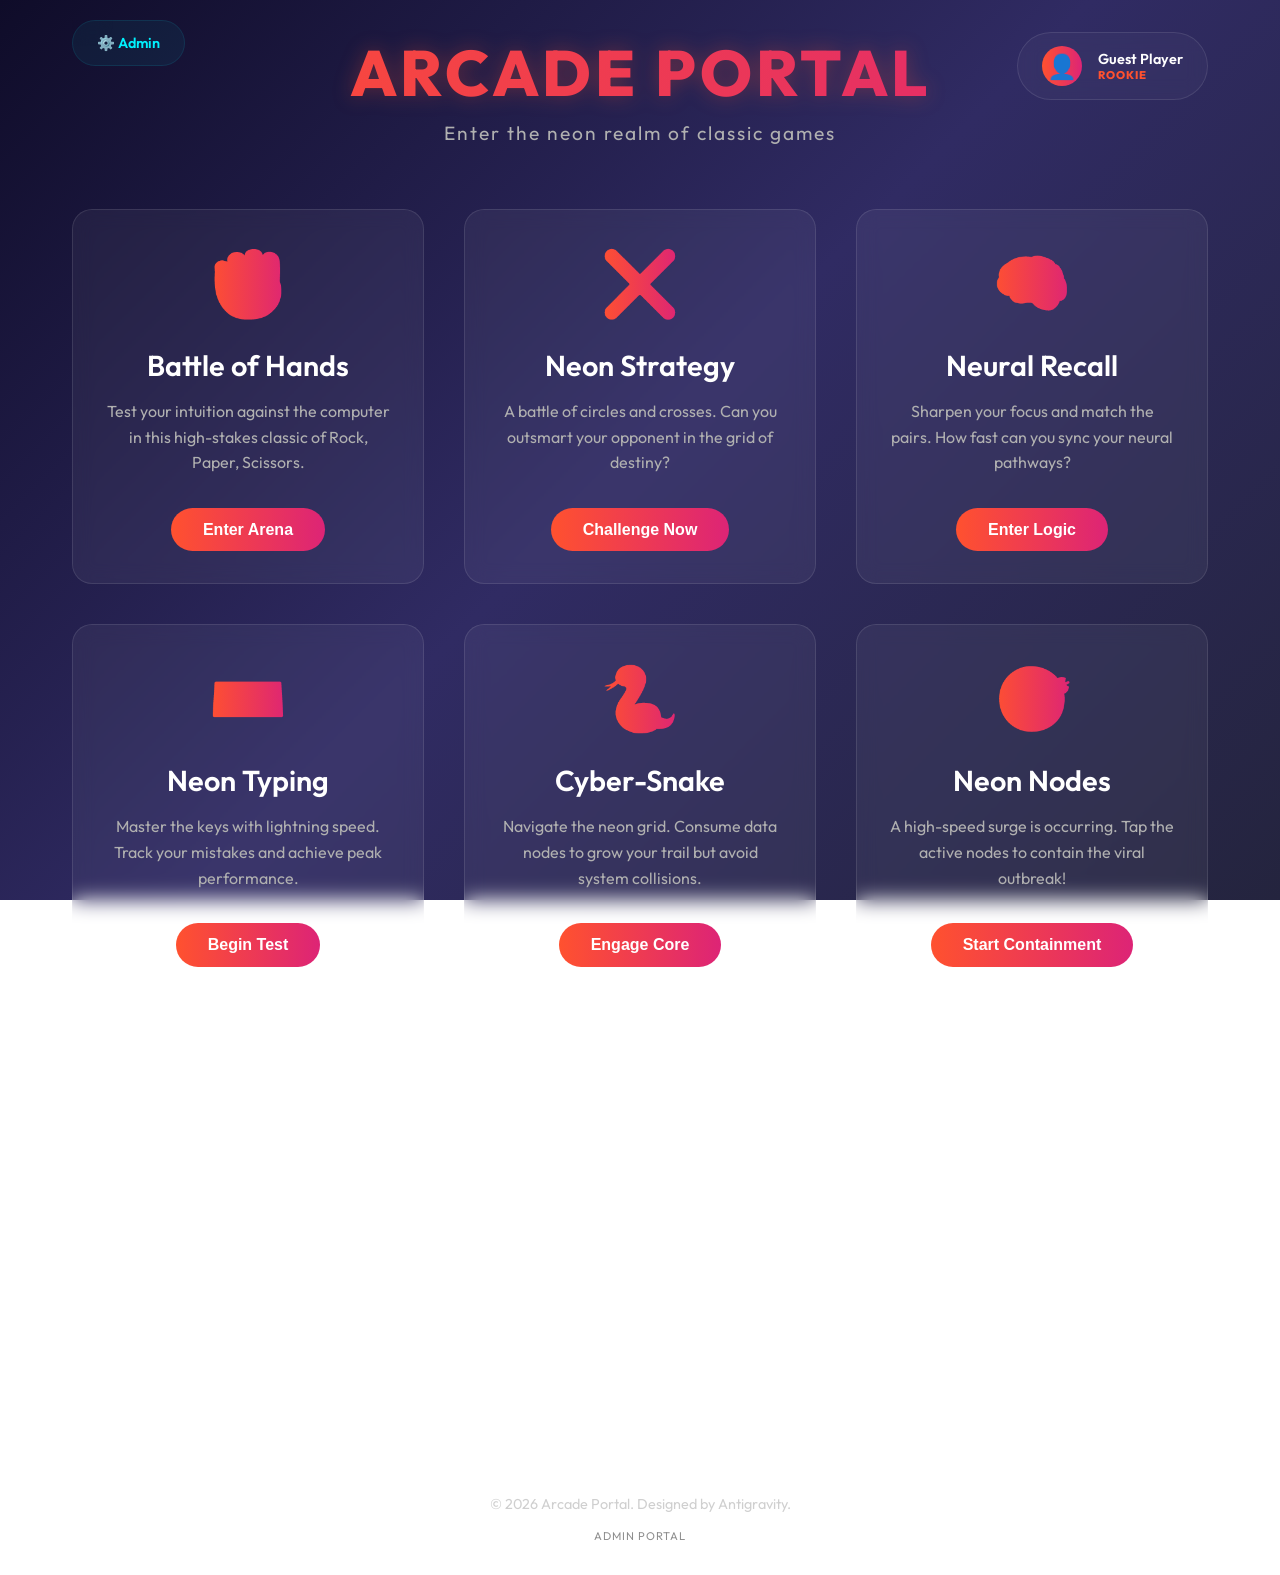
==== index.html @ d8e6d1ae "Initial commit: Prepare GameWebsite for GitHub" ====
<!DOCTYPE html>
<html lang="en">
<head>
    <meta charset="UTF-8">
    <meta name="viewport" content="width=device-width, initial-scale=1.0">
    <title>Arcade Portal | Cyberpunk Games</title>
    <link rel="stylesheet" href="hub-style.css">
    <meta name="description" content="A premium collection of classic arcade games with a modern cyberpunk aesthetic.">
</head>
<body>
    <div class="container">
        <header>
            <div class="admin-access">
                <a href="admin.html" class="admin-btn">⚙️ Admin</a>
            </div>
            <div class="user-bar">
                <a href="profile.html" class="profile-card">
                    <span class="profile-icon">👤</span>
                    <div class="profile-text">
                        <span class="user-name">Guest Player</span>
                        <span class="user-rank" id="hub-rank">Rookie</span>
                    </div>
                </a>
            </div>
            <h1 class="float">Arcade Portal</h1>
            <p class="subtitle">Enter the neon realm of classic games</p>
        </header>

        <main class="game-grid">
            <!-- Rock Paper Scissors -->
            <a href="games/rock-paper-scissors/rockindex.html" class="game-card" id="game-rps">
                <div class="game-icon">✊</div>
                <h2>Battle of Hands</h2>
                <p>Test your intuition against the computer in this high-stakes classic of Rock, Paper, Scissors.</p>
                <button class="btn-play">Enter Arena</button>
            </a>

            <!-- Tic Tac Toe -->
            <a href="games/tic-tac-toe/tictactoeindex.html" class="game-card" id="game-ttt">
                <div class="game-icon">❌</div>
                <h2>Neon Strategy</h2>
                <p>A battle of circles and crosses. Can you outsmart your opponent in the grid of destiny?</p>
                <button class="btn-play">Challenge Now</button>
            </a>

            <!-- Memory Match -->
            <a href="games/memory-match/memory-index.html" class="game-card" id="game-memory">
                <div class="game-icon">🧠</div>
                <h2>Neural Recall</h2>
                <p>Sharpen your focus and match the pairs. How fast can you sync your neural pathways?</p>
                <button class="btn-play">Enter Logic</button>
            </a>

            <!-- Typing Test -->
            <a href="games/typing-test/typing-index.html" class="game-card" id="game-typing">
                <div class="game-icon">⌨️</div>
                <h2>Neon Typing</h2>
                <p>Master the keys with lightning speed. Track your mistakes and achieve peak performance.</p>
                <button class="btn-play">Begin Test</button>
            </a>

            <!-- Cyber Snake -->
            <a href="games/snake/snake-index.html" class="game-card" id="game-snake">
                <div class="game-icon">🐍</div>
                <h2>Cyber-Snake</h2>
                <p>Navigate the neon grid. Consume data nodes to grow your trail but avoid system collisions.</p>
                <button class="btn-play">Engage Core</button>
            </a>

            <!-- Neon Nodes -->
            <a href="games/whack-a-mole/whack-index.html" class="game-card" id="game-whack">
                <div class="game-icon">🎯</div>
                <h2>Neon Nodes</h2>
                <p>A high-speed surge is occurring. Tap the active nodes to contain the viral outbreak!</p>
                <button class="btn-play">Start Containment</button>
            </a>

            <!-- Flappy Neon -->
            <a href="games/flappy-neon/flappy-index.html" class="game-card" id="game-flappy">
                <div class="game-icon">⚡</div>
                <h2>Flappy Neon</h2>
                <p>Navigate a high-voltage neon spark through systemic obstacles using pulse jumps.</p>
                <button class="btn-play">Ignite Spark</button>
            </a>

            <!-- Neon Breakout -->
            <a href="games/breakout/breakout-index.html" class="game-card" id="game-breakout">
                <div class="game-icon">🧱</div>
                <h2>Neon Breakout</h2>
                <p>Use light-refracting paddles to clear crystalline data bricks from the system core.</p>
                <button class="btn-play">Engage Core</button>
            </a>
        </main>

        <footer>
            <p>&copy; 2026 Arcade Portal. Designed by Antigravity.</p>
            <a href="admin.html" class="admin-link">Admin Portal</a>
        </footer>
    </div>
    <script>
        document.addEventListener('DOMContentLoaded', () => {
            const stats = JSON.parse(localStorage.getItem('arcade_stats')) || {};
            let totalWins = 0;
            let totalPlays = 0;
            
            if (stats.rockPaperScissors) { totalWins += stats.rockPaperScissors.wins; totalPlays += stats.rockPaperScissors.plays; }
            if (stats.ticTacToe) { totalWins += stats.ticTacToe.wins; totalPlays += stats.ticTacToe.plays; }
            if (stats.memoryMatch) { totalWins += stats.memoryMatch.plays; totalPlays += stats.memoryMatch.plays; }
            if (stats.typingTest) { totalWins += stats.typingTest.plays; totalPlays += stats.typingTest.plays; }
            if (stats.snake) { totalWins += stats.snake.plays; totalPlays += stats.snake.plays; }
            if (stats.whackAMole) { totalWins += stats.whackAMole.plays; totalPlays += stats.whackAMole.plays; }
            if (stats.flappyNeon) { totalWins += stats.flappyNeon.plays; totalPlays += stats.flappyNeon.plays; }
            if (stats.breakout) { totalWins += stats.breakout.plays; totalPlays += stats.breakout.plays; }

            const rankEl = document.getElementById('hub-rank');
            if (totalPlays === 0) rankEl.innerText = "Rookie";
            else if (totalWins > 50) rankEl.innerText = "Overlord";
            else if (totalWins > 20) rankEl.innerText = "Elite";
            else if (totalWins > 5) rankEl.innerText = "Neo-Gamer";
            else rankEl.innerText = "Rising";
        });
    </script>
</body>
</html>
---- hub-style.css ----
@import url('https://fonts.googleapis.com/css2?family=Outfit:wght@300;400;600;800&display=swap');

:root {
    --bg-dark: #0f0c29;
    --bg-gradient: linear-gradient(135deg, #0f0c29, #302b63, #24243e);
    --accent-primary: #FF512F;
    --accent-secondary: #DD2476;
    --accent-gradient: linear-gradient(to right, #FF512F, #DD2476);
    --text-main: #ffffff;
    --text-muted: #b0b0b0;
    --glass-bg: rgba(255, 255, 255, 0.05);
    --glass-border: rgba(255, 255, 255, 0.1);
    --neon-shadow: 0 0 15px rgba(255, 81, 47, 0.5);
}

* {
    margin: 0;
    padding: 0;
    box-sizing: border-box;
}

body {
    font-family: 'Outfit', sans-serif;
    background: var(--bg-gradient);
    background-attachment: fixed;
    color: var(--text-main);
    min-height: 100vh;
    overflow-x: hidden;
}

.container {
    max-width: 1200px;
    margin: 0 auto;
    padding: 2rem;
    display: flex;
    flex-direction: column;
    align-items: center;
}

header {
    text-align: center;
    margin-bottom: 4rem;
    animation: fadeInDown 1s ease-out;
    position: relative;
    width: 100%;
}

.admin-access {
    position: absolute;
    top: 0;
    left: 0;
    z-index: 100;
}

.admin-btn {
    text-decoration: none;
    color: #00f2fe;
    font-weight: 600;
    padding: 0.8rem 1.5rem;
    background: rgba(0, 242, 254, 0.05);
    border: 1px solid rgba(0, 242, 254, 0.1);
    border-radius: 40px;
    font-size: 0.9rem;
    transition: all 0.3s;
    backdrop-filter: blur(10px);
}

.admin-btn:hover {
    background: rgba(0, 242, 254, 0.1);
    box-shadow: 0 0 15px rgba(0, 242, 254, 0.3);
    border-color: #00f2fe;
    transform: translateY(-2px);
}

.user-bar {
    position: absolute;
    top: 0;
    right: 0;
    z-index: 100;
}

.profile-card {
    display: flex;
    align-items: center;
    gap: 1rem;
    padding: 0.8rem 1.5rem;
    background: rgba(255, 255, 255, 0.03);
    border: 1px solid rgba(255, 255, 255, 0.1);
    border-radius: 40px;
    text-decoration: none;
    color: white;
    transition: all 0.4s;
    backdrop-filter: blur(10px);
}

.profile-card:hover {
    background: rgba(255, 255, 255, 0.08);
    border-color: var(--accent-primary);
    box-shadow: 0 0 20px rgba(255, 81, 47, 0.4);
    transform: translateY(-2px);
}

.profile-icon {
    font-size: 1.5rem;
    width: 40px;
    height: 40px;
    background: var(--accent-gradient);
    border-radius: 50%;
    display: flex;
    justify-content: center;
    align-items: center;
}

.profile-text {
    display: flex;
    flex-direction: column;
    align-items: flex-start;
}

.user-name {
    font-size: 0.9rem;
    font-weight: 600;
}

.user-rank {
    font-size: 0.7rem;
    color: var(--accent-primary);
    text-transform: uppercase;
    font-weight: 800;
    letter-spacing: 1px;
}

h1 {
    font-size: 4rem;
    font-weight: 800;
    text-transform: uppercase;
    letter-spacing: 4px;
    background: var(--accent-gradient);
    -webkit-background-clip: text;
    -webkit-text-fill-color: transparent;
    margin-bottom: 0.5rem;
    filter: drop-shadow(0 0 10px rgba(255, 81, 47, 0.3));
}

.subtitle {
    color: var(--text-muted);
    font-size: 1.2rem;
    letter-spacing: 2px;
}

.game-grid {
    display: grid;
    grid-template-columns: repeat(auto-fit, minmax(300px, 1fr));
    gap: 2.5rem;
    width: 100%;
}

.game-card {
    background: var(--glass-bg);
    backdrop-filter: blur(10px);
    border: 1px solid var(--glass-border);
    border-radius: 20px;
    padding: 2rem;
    text-decoration: none;
    color: inherit;
    transition: all 0.4s cubic-bezier(0.175, 0.885, 0.32, 1.275);
    display: flex;
    flex-direction: column;
    align-items: center;
    text-align: center;
    position: relative;
    overflow: hidden;
    animation: fadeInUp 0.8s ease-out both;
}

.game-card:nth-child(1) { animation-delay: 0.2s; }
.game-card:nth-child(2) { animation-delay: 0.4s; }
.game-card:nth-child(3) { animation-delay: 0.6s; }
.game-card:nth-child(4) { animation-delay: 0.8s; }
.game-card:nth-child(5) { animation-delay: 1.0s; }
.game-card:nth-child(6) { animation-delay: 1.2s; }
.game-card:nth-child(7) { animation-delay: 1.4s; }
.game-card:nth-child(8) { animation-delay: 1.6s; }

.game-card::before {
    content: '';
    position: absolute;
    top: -50%;
    left: -50%;
    width: 200%;
    height: 200%;
    background: radial-gradient(circle, rgba(255, 81, 47, 0.1) 0%, transparent 70%);
    opacity: 0;
    transition: opacity 0.4s;
}

.game-card:hover {
    transform: translateY(-15px) scale(1.02);
    border-color: var(--accent-primary);
    box-shadow: 0 20px 40px rgba(0, 0, 0, 0.4), var(--neon-shadow);
}

.game-card:hover::before {
    opacity: 1;
}

.game-icon {
    font-size: 4rem;
    margin-bottom: 1.5rem;
    background: var(--accent-gradient);
    -webkit-background-clip: text;
    -webkit-text-fill-color: transparent;
}

.game-card h2 {
    font-size: 1.8rem;
    margin-bottom: 1rem;
    font-weight: 600;
}

.game-card p {
    color: var(--text-muted);
    line-height: 1.6;
    margin-bottom: 2rem;
}

.btn-play {
    padding: 0.8rem 2rem;
    background: var(--accent-gradient);
    border: none;
    border-radius: 30px;
    color: white;
    font-weight: 600;
    font-size: 1rem;
    cursor: pointer;
    transition: transform 0.3s;
}

.game-card:hover .btn-play {
    transform: scale(1.1);
}

@keyframes fadeInDown {
    from {
        opacity: 0;
        transform: translateY(-30px);
    }
    to {
        opacity: 1;
        transform: translateY(0);
    }
}

@keyframes fadeInUp {
    from {
        opacity: 0;
        transform: translateY(40px);
    }
    to {
        opacity: 1;
        transform: translateY(0);
    }
}

/* Floating animation */
.float {
    animation: floating 3s ease-in-out infinite;
}

@keyframes floating {
    0% { transform: translateY(0px); }
    50% { transform: translateY(-10px); }
    100% { transform: translateY(0px); }
}

footer {
    margin-top: 5rem;
    color: var(--text-muted);
    font-size: 0.9rem;
    opacity: 0.6;
    display: flex;
    flex-direction: column;
    align-items: center;
    gap: 1rem;
}

.admin-link {
    text-decoration: none;
    color: #444;
    font-size: 0.7rem;
    text-transform: uppercase;
    letter-spacing: 1px;
    transition: color 0.3s;
}

.admin-link:hover {
    color: var(--accent-primary);
}
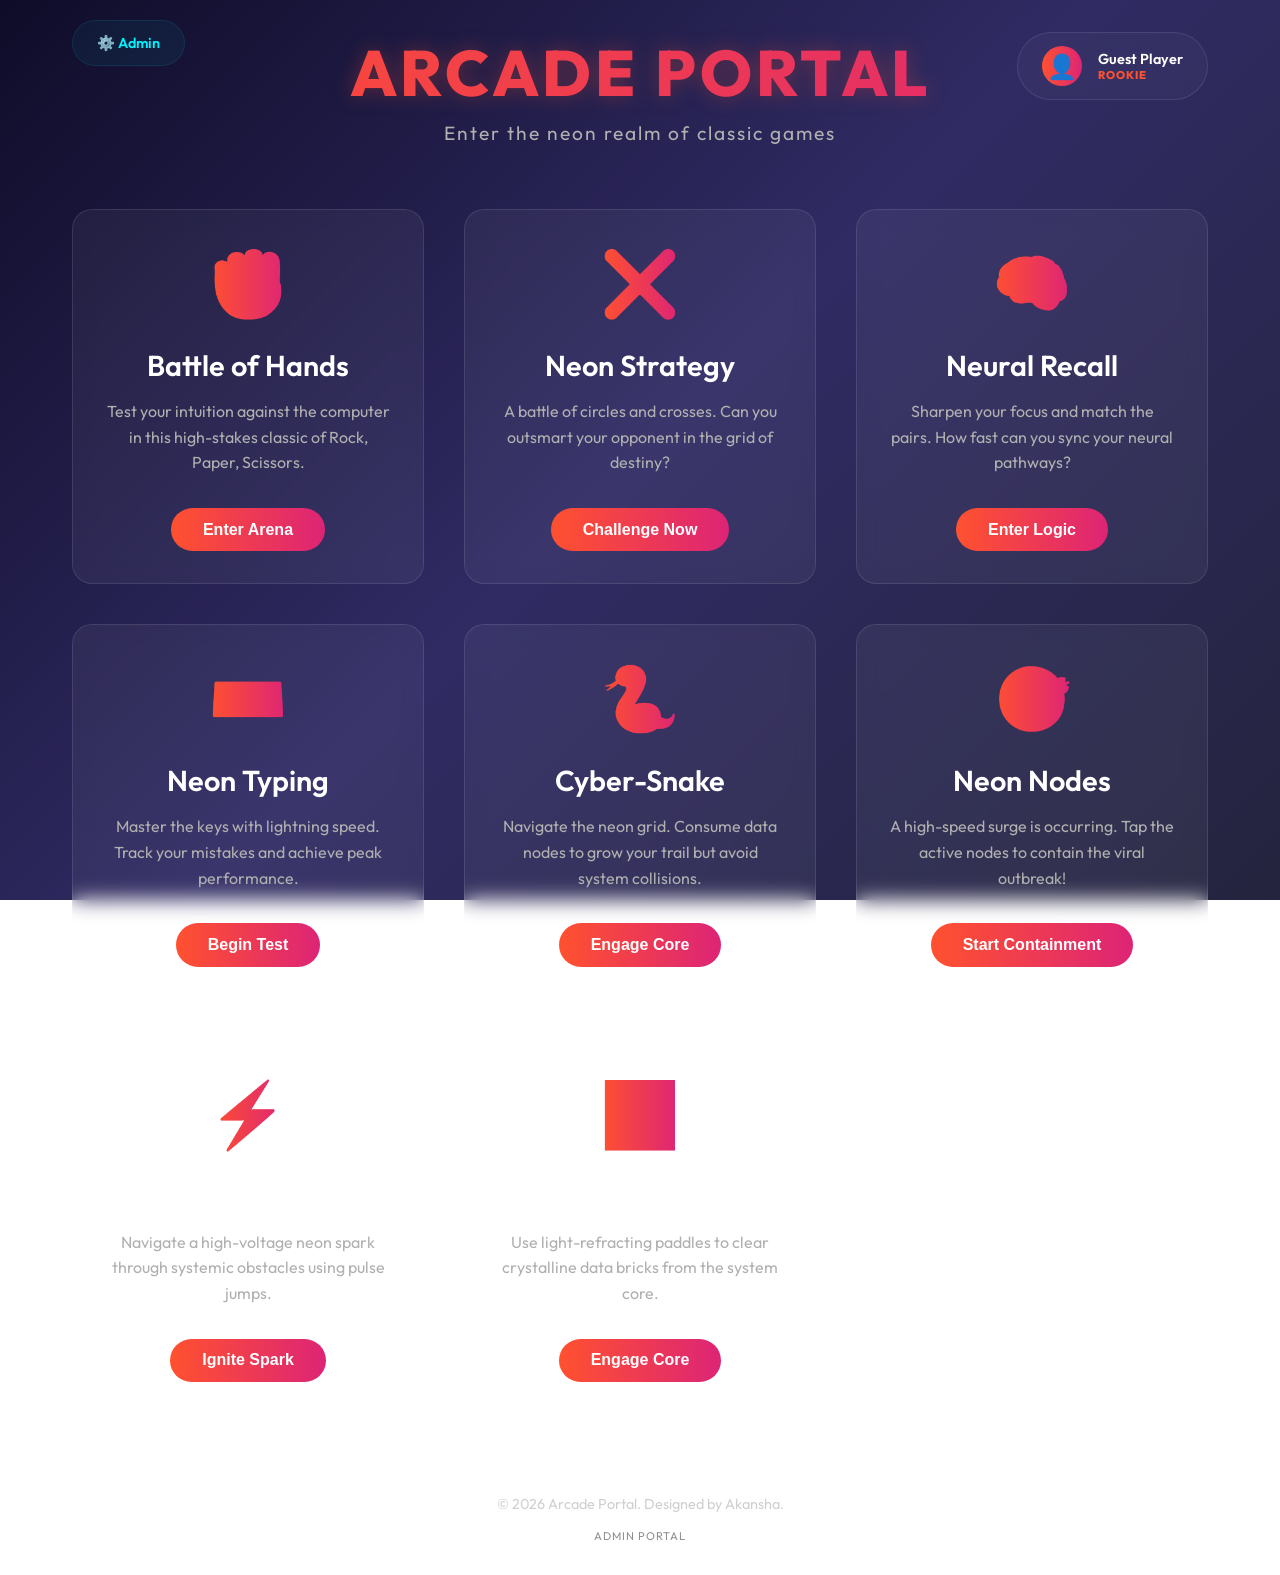
==== commit 2fbd2b47: "Update index.html" ====
--- a/index.html
+++ b/index.html
@@ -93,7 +93,7 @@
         </main>
 
         <footer>
-            <p>&copy; 2026 Arcade Portal. Designed by Antigravity.</p>
+            <p>&copy; 2026 Arcade Portal. Designed by Akansha.</p>
             <a href="admin.html" class="admin-link">Admin Portal</a>
         </footer>
     </div>
